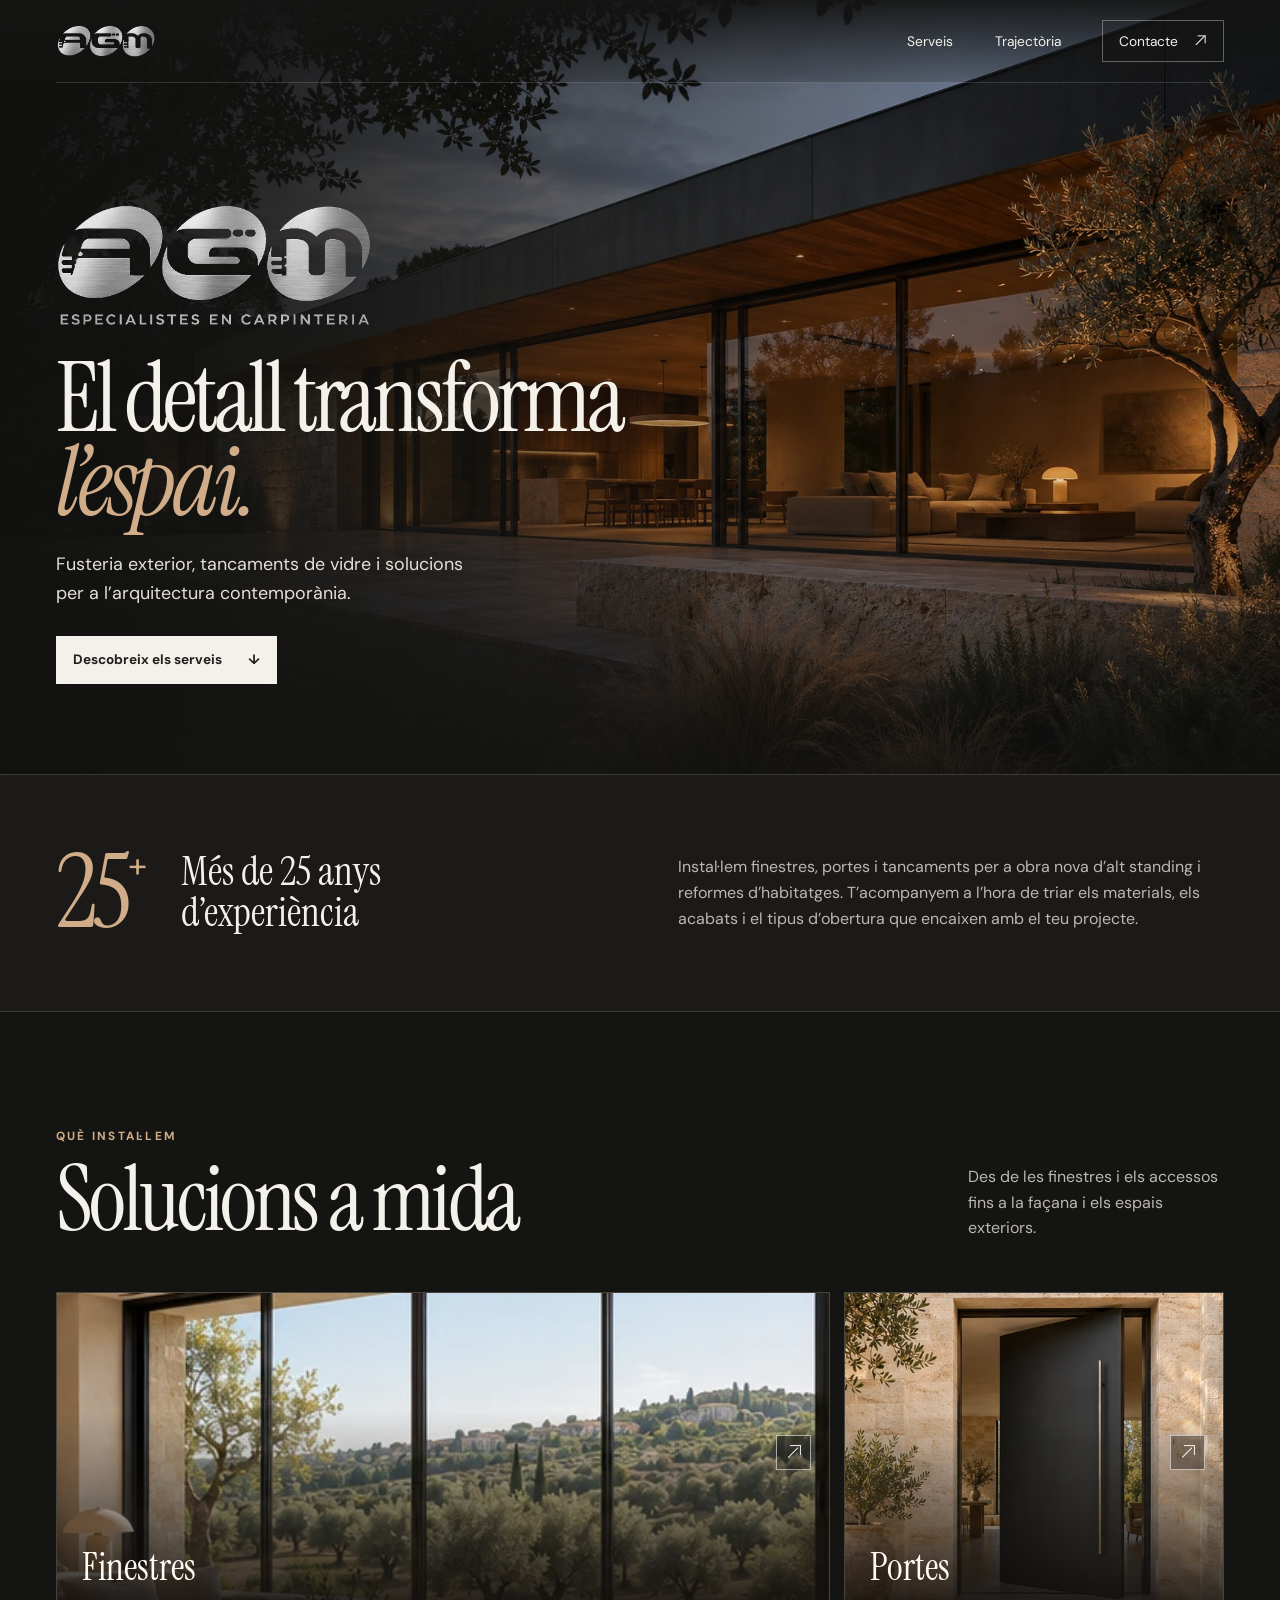
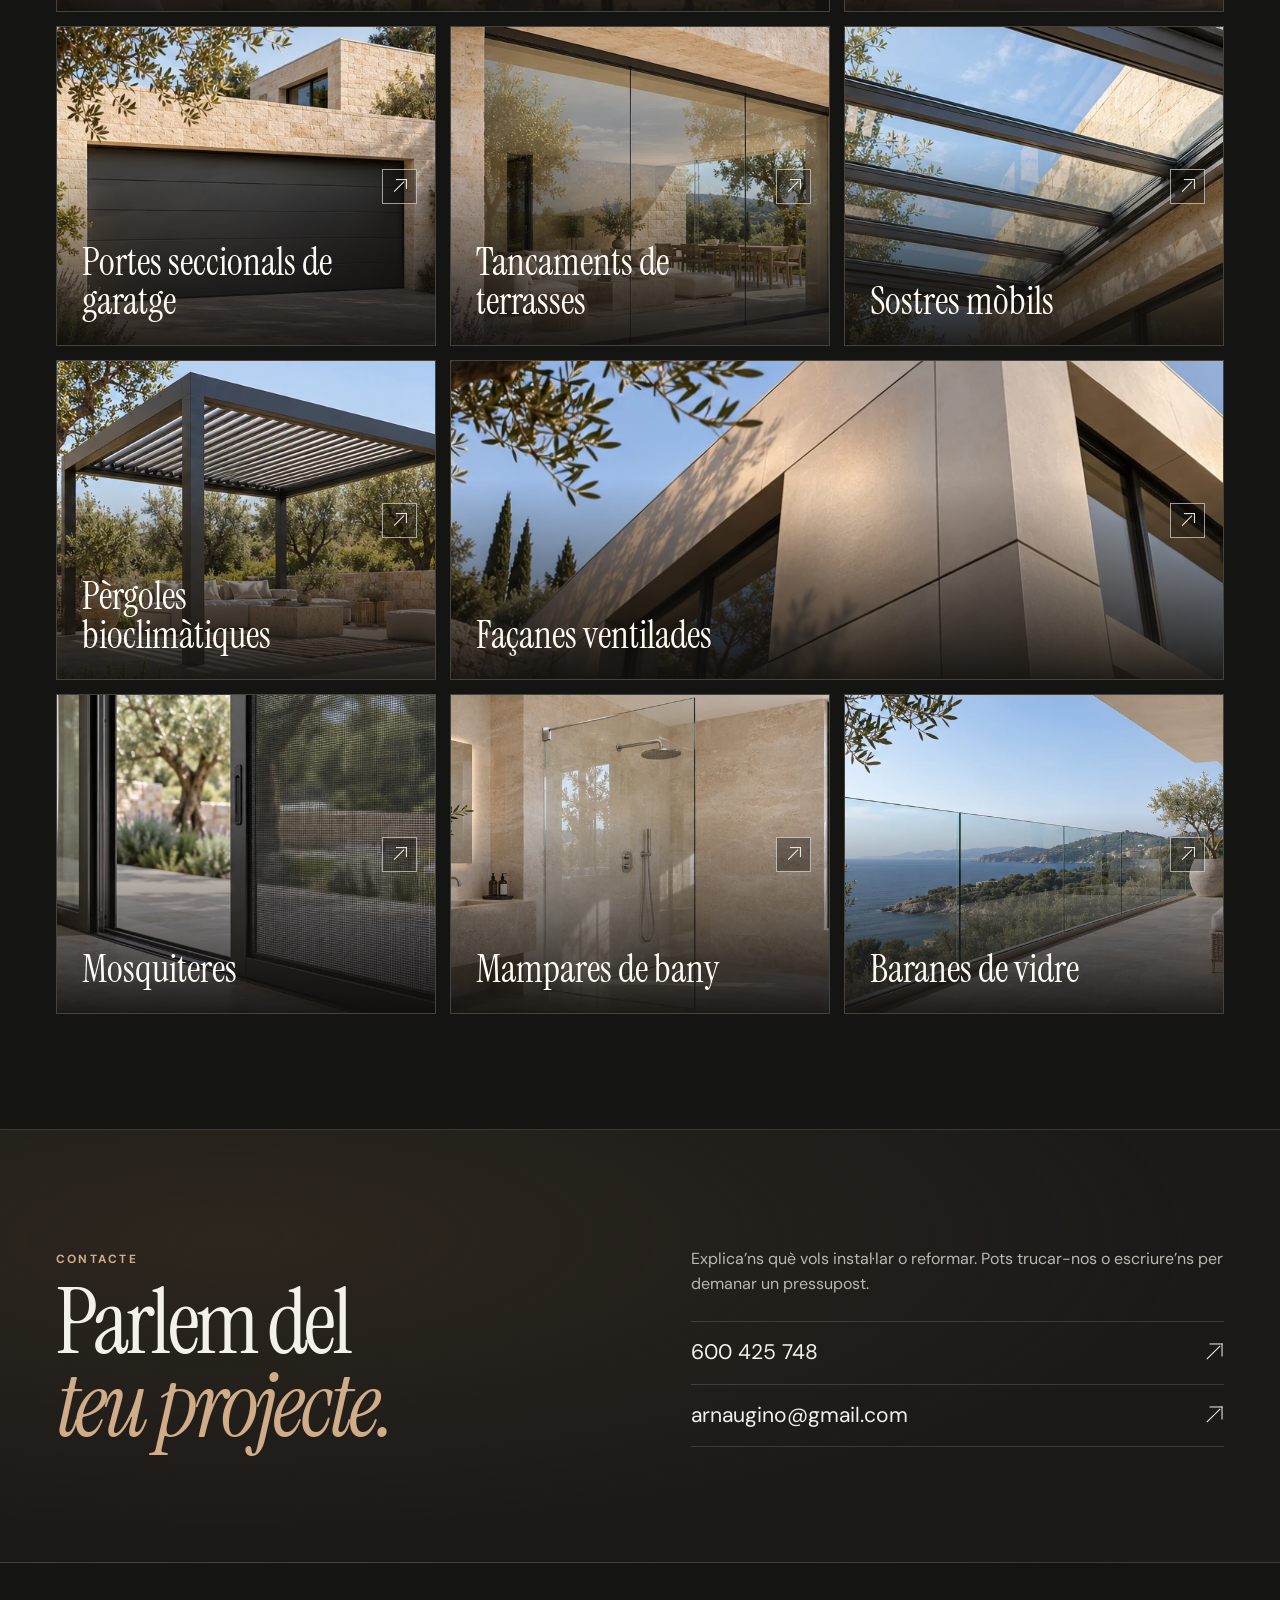
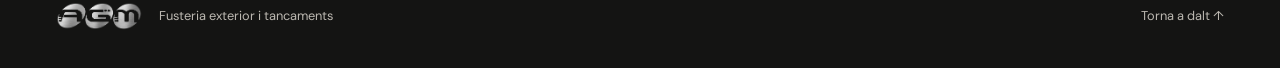
==== index.html @ 59d8ad4d "Add files via upload" ====
<!doctype html>
<html lang="ca">
<head>
  <meta charset="utf-8">
  <meta name="viewport" content="width=device-width,initial-scale=1">
  <meta name="theme-color" content="#141413">
  <meta name="description" content="AGM instal·la finestres, portes, tancaments de vidre, pèrgoles i façanes ventilades. Més de 25 anys d’experiència en obra nova i reformes.">
  <title>AGM · Fusteria exterior i tancaments</title>
  <link rel="icon" href="imatges/agm-marca.webp" type="image/webp">
  <link rel="stylesheet" href="estils.css">
  <script src="web.js" defer></script>
</head>
<body>
  <a class="skip" href="#contingut">Salta al contingut</a>
  <header class="header" id="inici">
    <div class="nav shell">
      <a class="brand" href="#inici" aria-label="AGM · Inici"><img src="imatges/agm-marca.webp" alt="" width="103" height="34"></a>
      <nav aria-label="Navegació principal">
        <a class="nav-services" href="#serveis">Serveis</a>
        <a class="nav-about" href="#trajectoria">Trajectòria</a>
        <a class="nav-contact" href="#contacte">Contacte <span class="icon-ne" aria-hidden="true"></span></a>
      </nav>
    </div>
  </header>
  <main id="contingut">
    <section class="hero" aria-labelledby="hero-title">
      <picture class="hero-image">
        <source media="(max-width: 720px)" srcset="imatges/portada-mobil.webp">
        <img src="imatges/portada.webp" alt="" fetchpriority="high" width="1536" height="1024">
      </picture>
      <div class="hero-shade"></div>
      <div class="hero-inner shell">
        <img class="hero-brand" src="imatges/agm-logo.webp" width="1155" height="475" alt="AGM · Especialistes en carpinteria">
        <h1 id="hero-title">El detall transforma<br><em>l’espai.</em></h1>
        <p>Fusteria exterior, tancaments de vidre i solucions per a l’arquitectura contemporània.</p>
        <a class="button button-light" href="#serveis">Descobreix els serveis <span aria-hidden="true">↓</span></a>
      </div>
    </section>
    <section class="experience" id="trajectoria" aria-labelledby="experience-title">
      <div class="shell experience-inner">
        <div class="years"><span aria-hidden="true">25<sup>+</sup></span><h2 id="experience-title">Més de 25 anys<br>d’experiència</h2></div>
        <p>Instal·lem finestres, portes i tancaments per a obra nova d’alt standing i reformes d’habitatges. T’acompanyem a l’hora de triar els materials, els acabats i el tipus d’obertura que encaixen amb el teu projecte.</p>
      </div>
    </section>
    <section class="services shell" id="serveis" aria-labelledby="services-title">
      <div class="section-heading">
        <div><p class="eyebrow">Què instal·lem</p><h2 id="services-title">Solucions a mida</h2></div>
        <p>Des de les finestres i els accessos fins a la façana i els espais exteriors.</p>
      </div>
      <div class="gallery">
        <article class="card card-wide">
          <img src="imatges/finestres.webp" alt="Finestrals amb perfils d’alumini fosc oberts a un jardí" loading="lazy" width="504" height="504">
          <div class="card-info"><h3>Finestres</h3><p>Finestres i grans finestrals amb obertures adaptades a cada espai. T’ajudem a valorar l’aïllament, l’entrada de llum i el tipus de perfil.</p></div>
        </article>
        <article class="card">
          <img src="imatges/portes.webp" alt="Porta d’entrada fosca emmarcada amb pedra clara" loading="lazy" width="504" height="504">
          <div class="card-info"><h3>Portes</h3><p>Portes d’entrada i d’exterior, amb perfils i acabats que s’integren en el disseny de la façana.</p></div>
        </article>
        <article class="card">
          <img src="imatges/garatge.webp" alt="Porta seccional de garatge amb panells horitzontals antracita" loading="lazy" width="504" height="504">
          <div class="card-info"><h3>Portes seccionals de garatge</h3><p>Portes de panells articulats que pugen i queden recollides sota el sostre, aprofitant l’espai davant del garatge.</p></div>
        </article>
        <article class="card">
          <img src="imatges/terrasses.webp" alt="Terrassa protegida amb panells corredissos de vidre" loading="lazy" width="504" height="504">
          <div class="card-info"><h3>Tancaments de terrasses</h3><p>Tancaments de vidre per protegir la terrassa del vent i allargar-ne l’ús al llarg de l’any conservant la llum i les vistes.</p></div>
        </article>
        <article class="card">
          <img src="imatges/sostres.webp" alt="Sostre de vidre sobre una terrassa amb perfils metàl·lics" loading="lazy" width="504" height="504">
          <div class="card-info"><h3>Sostres mòbils</h3><p>Cobertes amb trams practicables per obrir la terrassa al cel quan fa bon temps i tornar a cobrir-la quan convé.</p></div>
        </article>
        <article class="card card-mobile-wide">
          <img src="imatges/pergoles.webp" alt="Pèrgola bioclimàtica de lamel·les sobre una terrassa" loading="lazy" width="504" height="504">
          <div class="card-info"><h3>Pèrgoles bioclimàtiques</h3><p>Pèrgoles amb lamel·les orientables que permeten regular l’ombra, l’entrada de llum i la ventilació.</p></div>
        </article>
        <article class="card card-wide">
          <img src="imatges/facanes.webp" alt="Revestiment contemporani de façana amb panells i juntes visibles" loading="lazy" width="760" height="504">
          <div class="card-info"><h3>Façanes ventilades</h3><p>Revestiments de façana amb cambra d’aire ventilada i materials actuals per a obra nova i rehabilitació.</p></div>
        </article>
        <article class="card">
          <img src="imatges/mosquiteres.webp" alt="Detall de la malla fina d’una mosquitera amb marc fosc" loading="lazy" width="760" height="504">
          <div class="card-info"><h3>Mosquiteres</h3><p>Mosquiteres adaptades a portes i finestres per ventilar l’habitatge i protegir-lo dels insectes.</p></div>
        </article>
        <article class="card">
          <img src="imatges/mampares.webp" alt="Mampara de dutxa de vidre sobre un bany de pedra clara" loading="lazy" width="760" height="504">
          <div class="card-info"><h3>Mampares de bany</h3><p>Mampares de vidre amb configuracions i acabats adaptats a l’espai i a l’accés de cada dutxa.</p></div>
        </article>
        <article class="card card-mobile-wide">
          <img src="imatges/baranes.webp" alt="Barana de vidre transparent amb vistes des d’una terrassa" loading="lazy" width="760" height="504">
          <div class="card-info"><h3>Baranes de vidre</h3><p>Baranes de vidre per a terrasses, balcons i escales, amb diferents sistemes de fixació segons les necessitats de l’espai.</p></div>
        </article>
      </div>
    </section>
    <section class="contact" id="contacte" aria-labelledby="contact-title">
      <div class="shell contact-inner">
        <div><p class="eyebrow">Contacte</p><h2 id="contact-title">Parlem del<br><em>teu projecte.</em></h2></div>
        <div class="contact-details">
          <p>Explica’ns què vols instal·lar o reformar. Pots trucar-nos o escriure’ns per demanar un pressupost.</p>
          <a href="tel:+34600425748"><span>600 425 748</span><span class="icon-ne" aria-hidden="true"></span></a>
          <a href="mailto:arnaugino@gmail.com?subject=Consulta%20per%20a%20AGM"><span>arnaugino@gmail.com</span><span class="icon-ne" aria-hidden="true"></span></a>
        </div>
      </div>
    </section>
  </main>
  <footer class="footer">
    <div class="shell footer-inner">
      <img src="imatges/agm-marca.webp" alt="AGM" width="86" height="28">
      <p>Fusteria exterior i tancaments</p>
      <a href="#inici">Torna a dalt <span aria-hidden="true">↑</span></a>
    </div>
  </footer>
  <dialog class="detail" aria-labelledby="detail-title">
    <div class="detail-inner">
      <img class="detail-image" alt="">
      <div class="detail-copy">
        <h2 id="detail-title"></h2>
        <p></p>
        <a class="button button-light" href="#contacte" data-detail-contact>Parlem-ne <span class="icon-ne" aria-hidden="true"></span></a>
      </div>
      <form method="dialog"><button class="detail-close" aria-label="Tanca la fitxa" autofocus>×</button></form>
    </div>
  </dialog>
</body>
</html>
---- estils.css ----
@font-face {
  font-family: 'DM Sans';
  font-style: normal;
  font-weight: 400 700;
  font-display: swap;
  src: url('fonts/dm-sans.woff2') format('woff2');
  unicode-range: U+0000-00FF, U+0131, U+0152-0153, U+02BB-02BC, U+02C6, U+02DA, U+02DC, U+0304, U+0308, U+0329, U+2000-206F, U+20AC, U+2122, U+2191, U+2193, U+2212, U+2215, U+FEFF, U+FFFD;
}
@font-face {
  font-family: 'Instrument Serif';
  font-style: italic;
  font-weight: 400;
  font-display: swap;
  src: url('fonts/instrument-serif-italic.woff2') format('woff2');
  unicode-range: U+0000-00FF, U+0131, U+0152-0153, U+02BB-02BC, U+02C6, U+02DA, U+02DC, U+0304, U+0308, U+0329, U+2000-206F, U+20AC, U+2122, U+2191, U+2193, U+2212, U+2215, U+FEFF, U+FFFD;
}
@font-face {
  font-family: 'Instrument Serif';
  font-style: normal;
  font-weight: 400;
  font-display: swap;
  src: url('fonts/instrument-serif.woff2') format('woff2');
  unicode-range: U+0000-00FF, U+0131, U+0152-0153, U+02BB-02BC, U+02C6, U+02DA, U+02DC, U+0304, U+0308, U+0329, U+2000-206F, U+20AC, U+2122, U+2191, U+2193, U+2212, U+2215, U+FEFF, U+FFFD;
}

:root {
  color-scheme: dark;
  --black: #141413;
  --panel: #1b1a18;
  --cream: #f4f1eb;
  --muted: #bcb8b1;
  --bronze: #d0ac88;
  --line: #ffffff24;
  --serif: 'Instrument Serif', 'Baskerville', Georgia, serif;
  --sans: 'DM Sans', system-ui, -apple-system, sans-serif;
}
*, *::before, *::after { box-sizing: border-box; }
html { scroll-behavior: smooth; }
body { margin: 0; background: var(--black); color: var(--cream); font: 400 1rem/1.6 var(--sans); }
h1, h2, h3, p { margin: 0; }
a { color: inherit; text-decoration: none; }
button { color: inherit; font: inherit; }
img { display: block; width: 100%; height: auto; }
:focus-visible { outline: 2px solid var(--bronze); outline-offset: 5px; }
::selection { background: var(--bronze); color: var(--black); }
.shell { width: min(100% - 112px, 1320px); margin-inline: auto; }
.skip { position: fixed; top: 12px; left: 12px; z-index: 20; padding: 10px 18px; background: var(--cream); color: var(--black); transform: translateY(-150%); }
.skip:focus { transform: translateY(0); }
.header { position: absolute; inset: 0 0 auto; z-index: 2; background: linear-gradient(#141413ee, #14141336); }
.nav { height: 83px; display: flex; align-items: center; justify-content: space-between; border-bottom: 1px solid var(--line); }
.brand, .footer img { display: block; width: 100px; }
.nav nav { display: flex; align-items: center; gap: clamp(24px, 3.25vw, 52px); font-size: .86rem; }
.nav a:hover, .footer a:hover { color: var(--bronze); }
.nav-contact { border: 1px solid #f3eee25c; display: flex; gap: 15px; padding: 9px 16px; }
.hero { min-height: clamp(710px, 86svh, 930px); position: relative; isolation: isolate; display: flex; align-items: end; background: #252320; }
.hero-image, .hero-image img, .hero-shade { position: absolute; inset: 0; width: 100%; height: 100%; }
.hero-image { z-index: -2; }
.hero-image img { object-fit: cover; object-position: center 56%; }
.hero-shade {
  z-index: -1;
  background: linear-gradient(90deg, #111110f5 0%, #141412d4 22%, #14141278 45%, #15141214 74%), linear-gradient(0deg, #141413c0 0%, #18161200 40%);
}
.hero-inner { padding-block: 140px clamp(64px, 10vh, 120px); }
.hero-brand { width: clamp(243px, 27vw, 392px); margin-left: -15px; margin-bottom: 22px; }
h1, h2 { font-family: var(--serif); font-weight: 400; text-wrap: balance; }
h1 { font-size: clamp(4.75rem, 7.6vw, 8rem); line-height: .87; letter-spacing: -.045em; }
h1 em, .contact em { font-weight: inherit; color: var(--bronze); }
.hero p { max-width: 26rem; margin-block: 25px 29px; color: #e5e0d7; font-size: clamp(1rem, 1.4vw, 1.18rem); }
.button { display: inline-flex; align-items: center; justify-content: space-between; gap: 26px; padding: 13px 17px; font-size: .85rem; font-weight: 700; transition: background-color .25s ease; }
.button-light { background: var(--cream); color: #22201e; }
.button-light:hover { background: var(--bronze); }
.experience { border-block: 1px solid var(--line); background: var(--panel); }
.experience-inner { display: grid; grid-template-columns: 1fr 1fr; align-items: center; gap: clamp(24px, 6vw, 92px); padding-block: clamp(42px, 6vw, 80px); }
.years { display: flex; align-items: center; gap: clamp(16px, 3vw, 43px); }
.years > span { font: 400 clamp(4.5rem, 8vw, 7.25rem)/.8 var(--serif); color: var(--bronze); white-space: nowrap; letter-spacing: -.04em; }
.years sup { font-family: var(--sans); font-size: .34em; vertical-align: top; position: relative; top: .02em; }
.years h2 { font-size: clamp(1.7rem, 3.1vw, 3.2rem); line-height: 1.02; }
.experience p, .section-heading > p, .contact-details > p { max-width: 34rem; color: var(--muted); }
.services { padding-block: clamp(68px, 9vw, 144px); }
.section-heading { display: flex; align-items: end; justify-content: space-between; gap: 25px; margin-bottom: clamp(27px, 4vw, 55px); }
.eyebrow { color: var(--bronze); font-size: .74rem; text-transform: uppercase; letter-spacing: .19em; font-weight: 700; margin-bottom: 12px; }
.section-heading h2, .contact h2 { font-size: clamp(3.6rem, 7vw, 7.25rem); line-height: .93; letter-spacing: -.04em; }
.section-heading > p { max-width: 16rem; }
.gallery { display: grid; grid-template-columns: repeat(3,minmax(0,1fr)); gap: 14px; grid-auto-rows: clamp(248px, 25vw, 390px); }
.card { position: relative; isolation: isolate; overflow: hidden; display: flex; align-items: end; border: 1px solid #ffffff16; background: #34312a; }
.card-wide { grid-column: span 2; }
.card img { position: absolute; inset: 0; height: 100%; object-fit: cover; z-index: -2; transition: transform .6s ease; }
.card::after { content: ""; position: absolute; inset: 0; z-index: -1; background: linear-gradient(0deg,#110f0dec 0%,#17141177 31%,transparent 63%); }
.card-info { padding: 20px 60px 24px 25px; }
.card h3 { font-family: var(--serif); font-size: clamp(1.9rem, 2.95vw, 3.05rem); font-weight: 400; line-height: 1.02; color: #fffbf4; }
.card p { max-width: 40rem; margin-top: 10px; font-size: .88rem; }
.card:has(.card-action) p { visibility: hidden; position: absolute; }
.card-action { cursor: pointer; display: grid; place-items: end; padding: 18px; position: absolute; inset: 0; width: 100%; background: transparent; border: 0; }
.card-action:focus-visible { outline-offset: -4px; }
.card-action > span { width: 35px; height: 35px; display: grid; place-items: center; border: 1px solid #ffffff95; background: #100e0b60; transition: color .25s ease, background-color .25s ease; }
.card:has(.card-action):hover img, .card:has(.card-action:focus-visible) img { transform: scale(1.035); }
.card-action:hover > span, .card-action:focus-visible > span { color: var(--black); background: var(--cream); }
.contact { background: radial-gradient(ellipse at 18% 25%, #2d261e, transparent 65%), var(--panel); border-block: 1px solid var(--line); }
.contact-inner { display: grid; grid-template-columns: 1fr 1fr; align-items: end; gap: clamp(34px, 8vw, 112px); padding-block: clamp(55px, 9vw, 125px); }
.contact-details > p { margin-bottom: 24px; }
.contact-details > a { display: flex; align-items: center; justify-content: space-between; gap: 14px; border-top: 1px solid var(--line); padding-block: 14px; font-size: clamp(1rem, 1.7vw, 1.32rem); }
.contact-details > a:last-child { border-bottom: 1px solid var(--line); }
.contact-details > a:hover { color: var(--bronze); }
.footer-inner { min-height: 105px; display: flex; align-items: center; gap: 17px; color: var(--muted); font-size: .8rem; }
.footer img { width: 86px; }
.footer a { margin-left: auto; }
.detail { width: min(100% - 32px, 760px); max-height: 91dvh; padding: 0; background: var(--panel); color: var(--cream); border: 1px solid #ffffff48; }
.detail::backdrop { background: #0b0a09c9; backdrop-filter: blur(5px); }
.detail-inner { position: relative; }
.detail-image { width: 100%; max-height: 50dvh; object-fit: cover; }
.detail-copy { padding: clamp(23px,4vw,43px); }
.detail h2 { font-size: clamp(2.5rem,5vw,4rem); line-height: 1; }
.detail p { margin: 12px 0 18px; color: var(--muted); }
.detail-close { position: absolute; top: 11px; right: 11px; width: 42px; height: 42px; border: 1px solid #ffffff70; background: var(--black); cursor: pointer; font-size: 1.55rem; line-height: 1; }
body:has(.detail[open]) { overflow: hidden; }
@media (max-width: 1040px) {
  .shell { width: calc(100% - 72px); }
  .card-info { padding-left: 18px; }
}
@media (max-width: 720px) {
  .shell { width: calc(100% - 38px); }
  .nav { height: 66px; }
  .brand { width: 67px; }
  .nav nav { gap: 16px; font-size: .77rem; }
  .nav-contact { padding: 6px 8px; gap: 6px; }
  .hero { min-height: max(670px, 92svh); }
  .hero-image img { object-position: center 44%; }
  .hero-shade { background: linear-gradient(0deg,#141413 1%,#141413d6 28%,#1414133d 68%,#14141322),linear-gradient(90deg,#1414134d,transparent); }
  .hero-inner { padding-block: 205px 51px; }
  .hero-brand { margin: 0 0 18px -11px; width: min(280px, 70vw); }
  h1 { font-size: clamp(3.4rem, 11vw, 5.35rem); }
  .hero p { margin-block: 19px 22px; }
  .experience-inner, .contact-inner { grid-template-columns: 1fr; }
  .experience-inner { gap: 20px; }
  .experience-inner > p { font-size: .94rem; }
  .section-heading { display: block; }
  .section-heading > p { margin-top: 13px; max-width: 25rem; }
  .section-heading h2, .contact h2 { font-size: clamp(3.1rem, 11vw, 4.5rem); }
  .gallery { grid-template-columns: repeat(2,minmax(0,1fr)); gap: 10px; grid-auto-rows: clamp(180px, 46vw, 292px); }
  .card h3 { font-size: clamp(1.25rem, 4.8vw, 2.25rem); }
  .card-mobile-wide { grid-column: span 2; }
  .card-wide h3, .card-mobile-wide h3 { font-size: clamp(1.85rem, 6.5vw, 2.7rem); }
  .card-info { padding: 12px 35px 14px 10px; }
  .card-action { padding: 8px; }
  .card-action > span { width: 25px; height: 25px; font-size: .78rem; }
  .footer-inner { flex-wrap: wrap; padding-block: 20px; gap: 10px; min-height: 80px; }
  .footer img { width: 58px; }
  .footer p, .footer a { font-size: .72rem; }
}
@media (max-width: 370px) {
  .nav-about { display: none; }
}
@media (prefers-reduced-motion: reduce) {
  *, *::before, *::after { scroll-behavior: auto !important; transition: none !important; }
}

.icon-ne { display: inline-grid; place-items: center; width: 1em; height: 1em; align-self: center; flex: none; }
.icon-ne::before, .icon-ne::after { content: ""; grid-area: 1/1; }
.icon-ne::before { width: .63em; height: .63em; border-top: 1px solid; border-right: 1px solid; transform: translate(.12em,-.12em); }
.icon-ne::after { width: .9em; height: 1px; background: currentColor; transform: rotate(-45deg); }
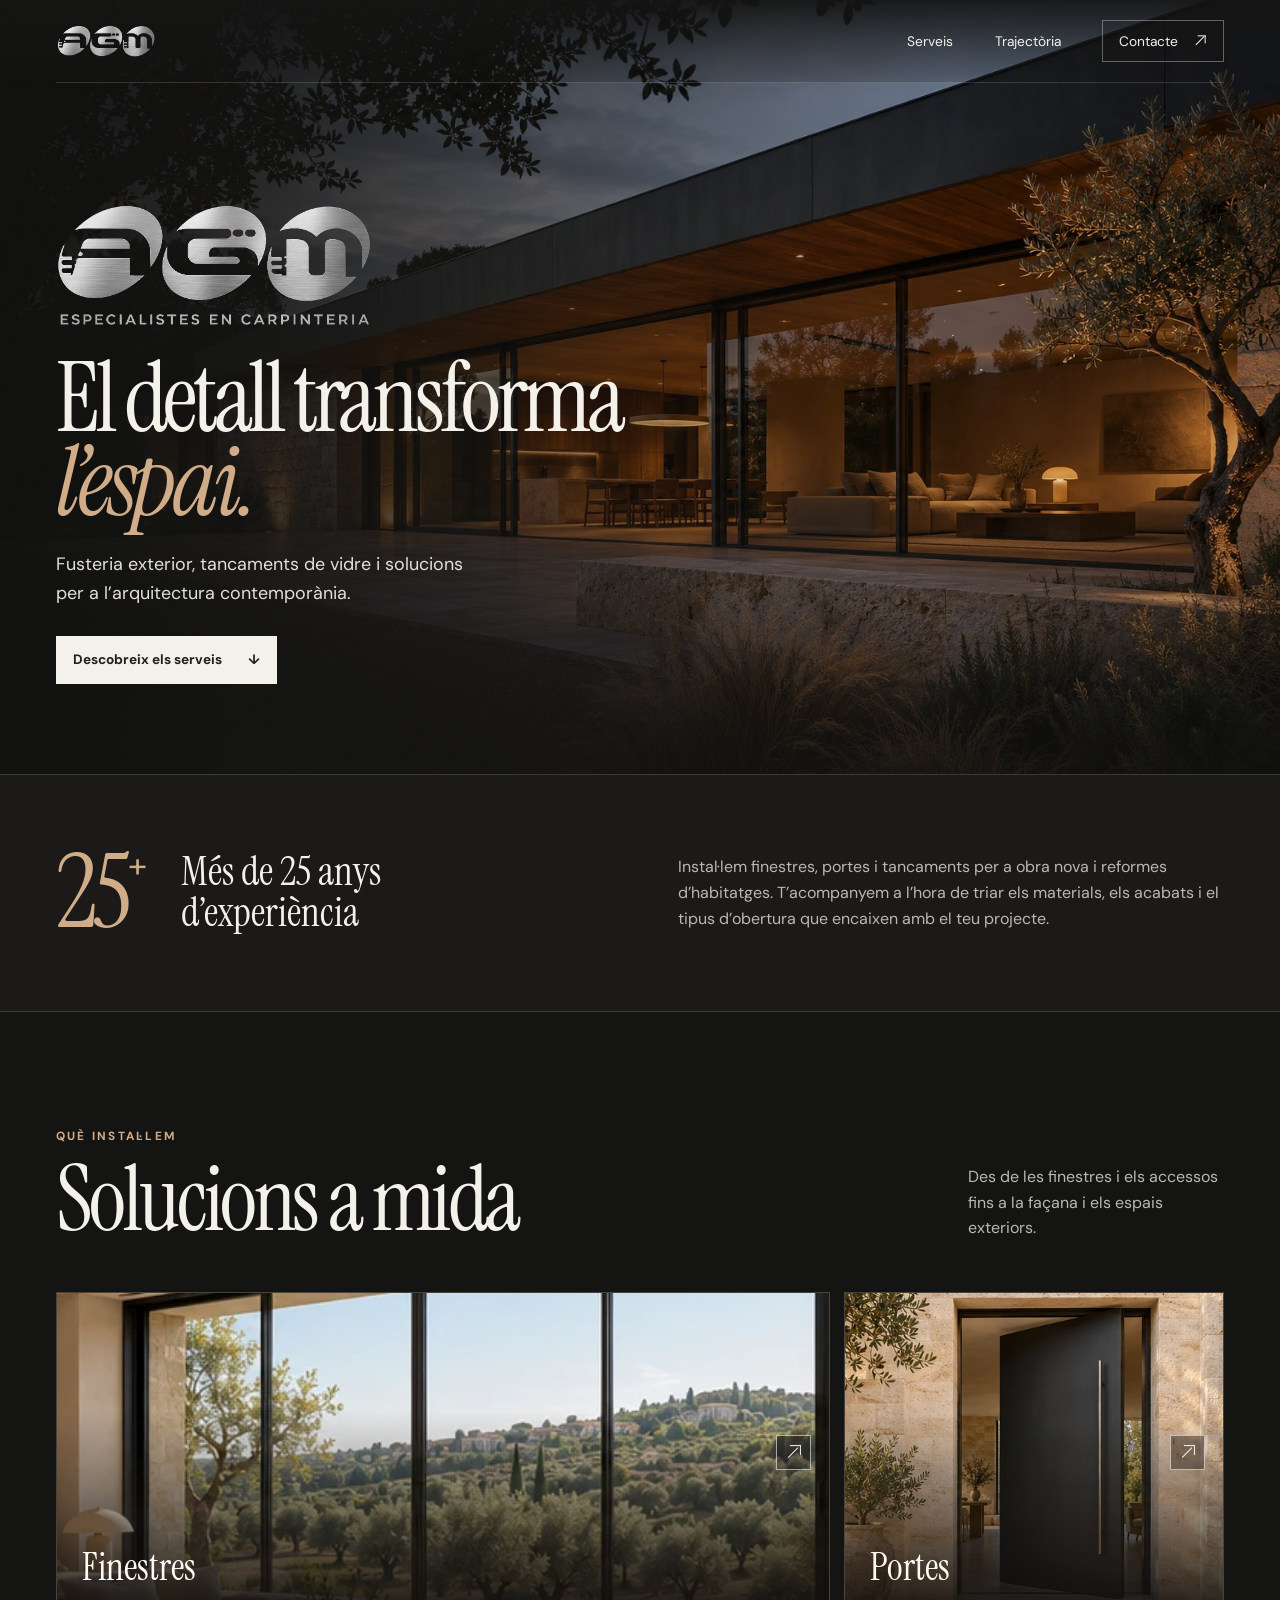
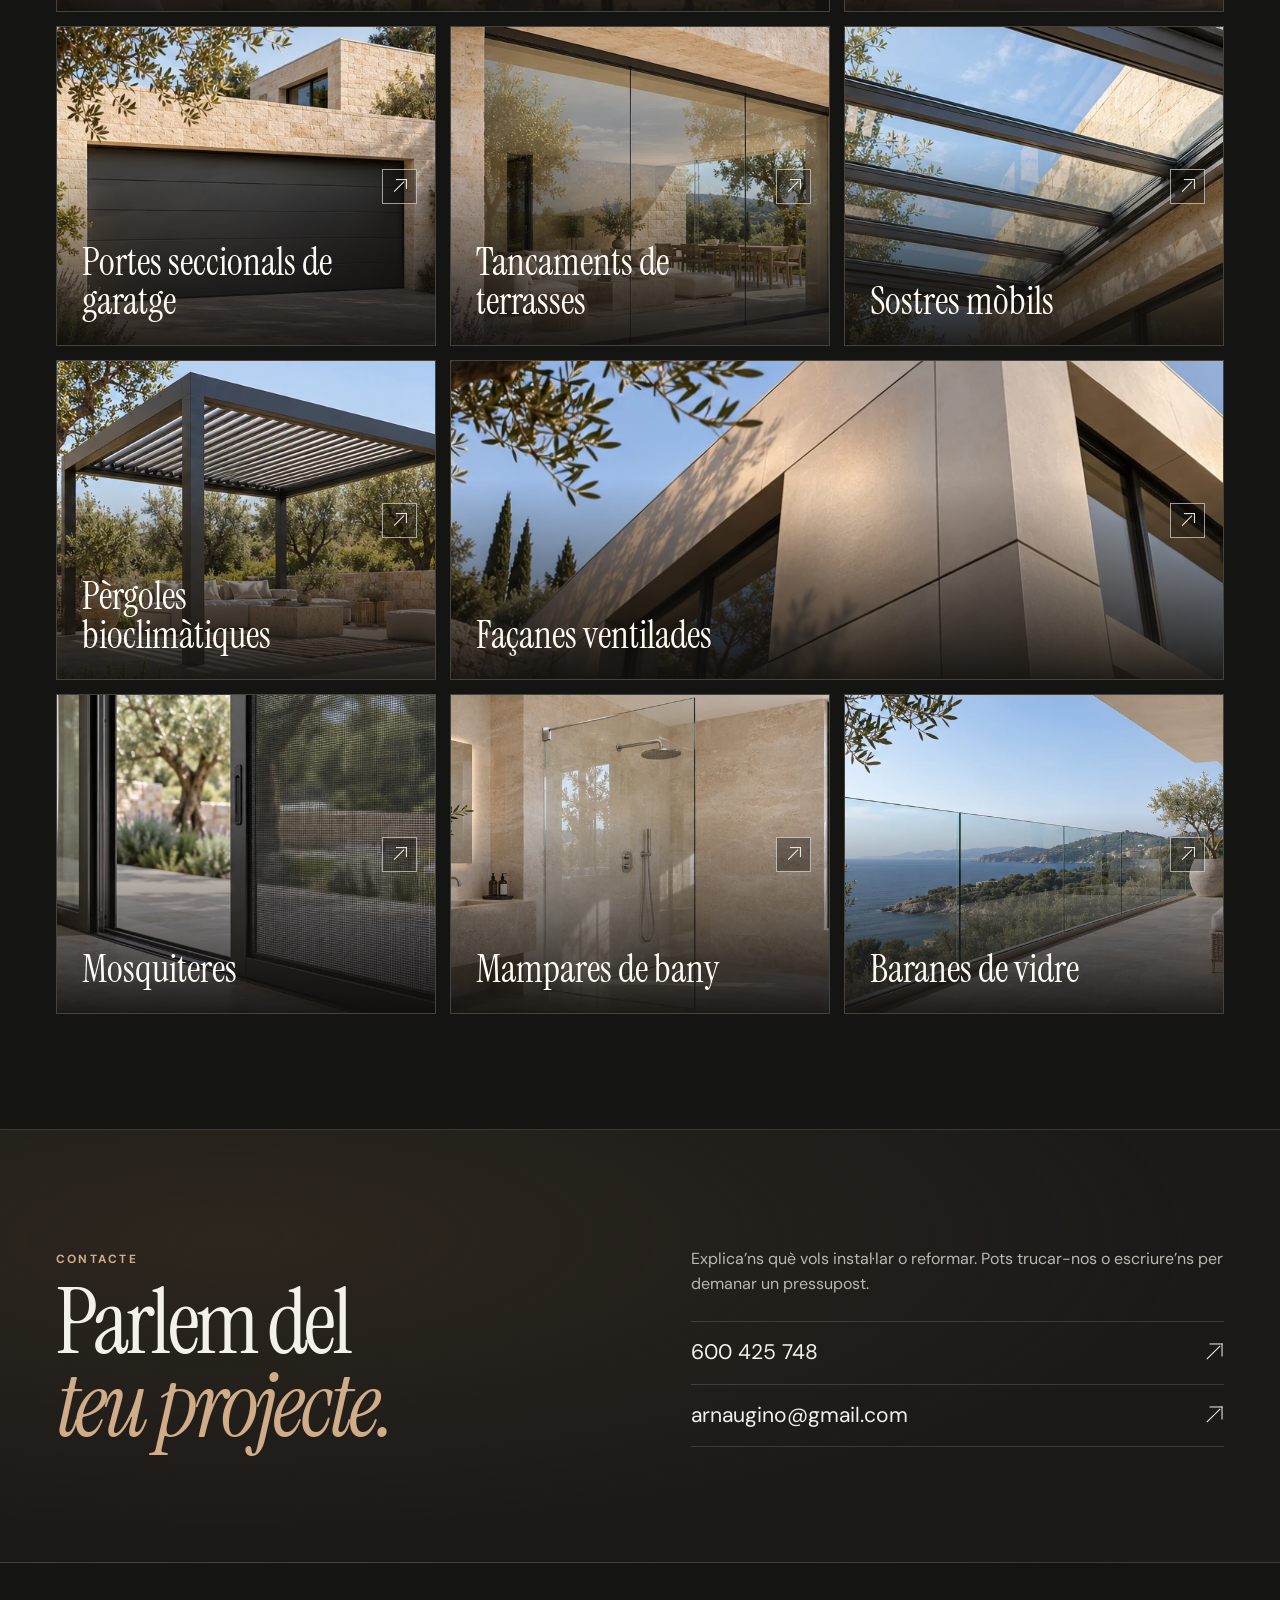
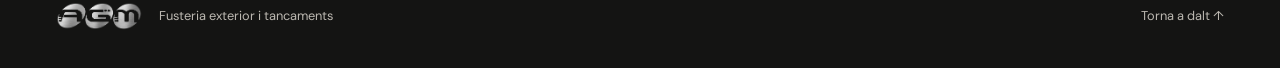
==== commit ceceace9: "Add files via upload" ====
--- a/index.html
+++ b/index.html
@@ -39,7 +39,7 @@
     <section class="experience" id="trajectoria" aria-labelledby="experience-title">
       <div class="shell experience-inner">
         <div class="years"><span aria-hidden="true">25<sup>+</sup></span><h2 id="experience-title">Més de 25 anys<br>d’experiència</h2></div>
-        <p>Instal·lem finestres, portes i tancaments per a obra nova d’alt standing i reformes d’habitatges. T’acompanyem a l’hora de triar els materials, els acabats i el tipus d’obertura que encaixen amb el teu projecte.</p>
+        <p>Instal·lem finestres, portes i tancaments per a obra nova i reformes d’habitatges. T’acompanyem a l’hora de triar els materials, els acabats i el tipus d’obertura que encaixen amb el teu projecte.</p>
       </div>
     </section>
     <section class="services shell" id="serveis" aria-labelledby="services-title">
